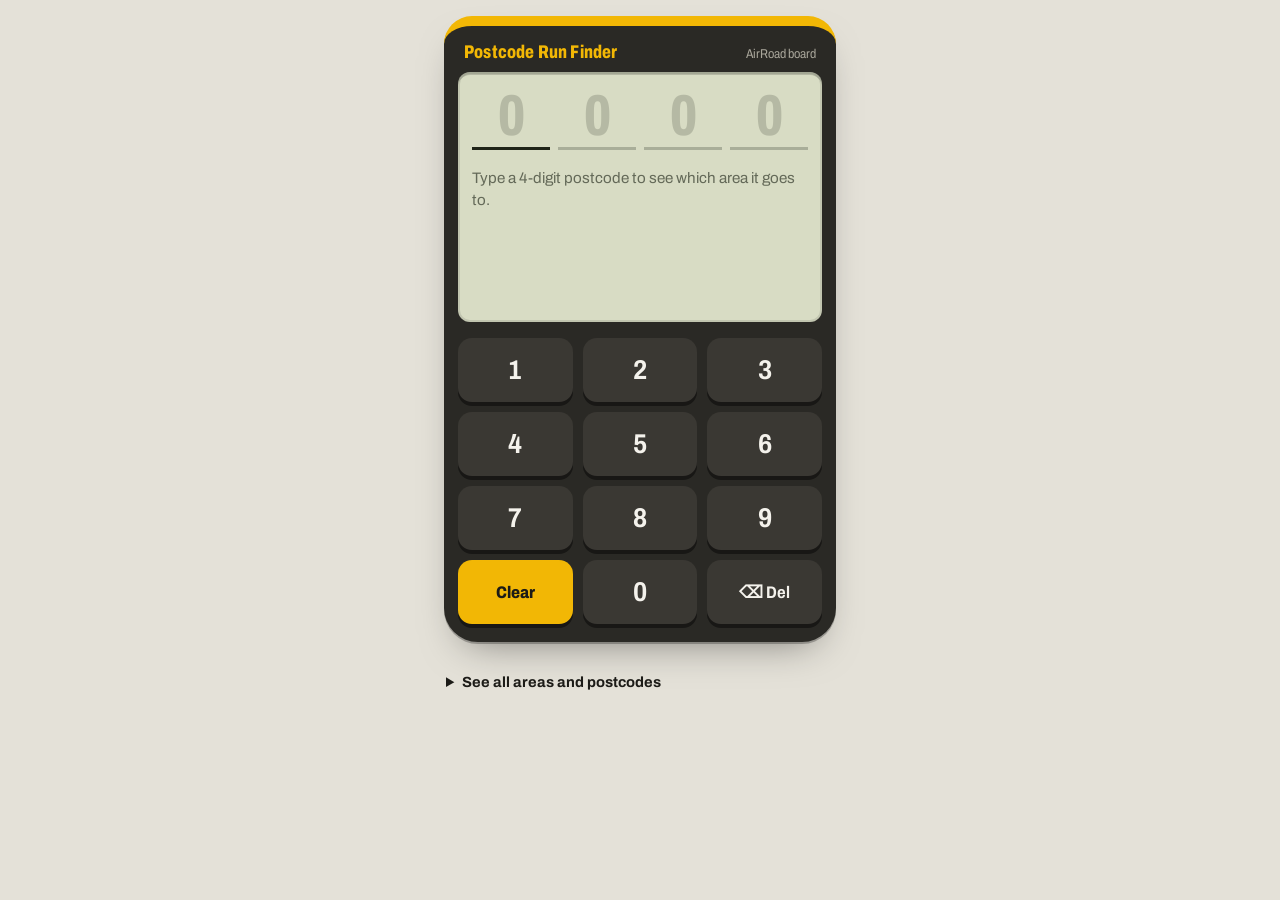
==== postcode-finder.html @ fa2fa2a0 "Add files via upload" ====
<!DOCTYPE html>
<html lang="en">
<head>
<meta charset="UTF-8">
<meta name="viewport" content="width=device-width, initial-scale=1, viewport-fit=cover">
<title>Postcode Run Finder</title>
<link rel="preconnect" href="https://fonts.googleapis.com">
<link rel="preconnect" href="https://fonts.gstatic.com" crossorigin>
<link href="https://fonts.googleapis.com/css2?family=Archivo:wdth,wght@62..125,400..900&display=swap" rel="stylesheet">
<style>
  :root {
    --yellow: #F2B705;
    --ink: #1C1B17;
    --shell: #2A2925;
    --key: #3A3833;
    --key-text: #F4F2EC;
    --screen: #D8DCC4;
    --screen-ink: #1F2418;
    --paper: #EDEAE2;
    --muted: #6B6960;
    --red: #D7261E;
    --bg: #E4E1D8;
    --page-text: #1C1B17;
    box-sizing: border-box;
    padding-top: env(safe-area-inset-top, 0px);
    padding-bottom: env(safe-area-inset-bottom, 0px);
  }
  @media (prefers-color-scheme: dark) {
    :root:not([data-theme="light"]) {
      --bg: #161613;
      --page-text: #EDEAE2;
      --shell: #24231F;
      --key: #34322D;
      --screen: #C9CDB3;
      --muted: #9A978C;
    }
  }
  :root[data-theme="dark"] {
    --bg: #161613;
    --page-text: #EDEAE2;
    --shell: #24231F;
    --key: #34322D;
    --screen: #C9CDB3;
    --muted: #9A978C;
  }
  *, *::before, *::after { box-sizing: inherit; }
  html { scroll-padding-top: env(safe-area-inset-top, 0px); }
  body {
    margin: 0;
    min-height: 100%;
    background: var(--bg);
    color: var(--page-text);
    font-family: "Archivo", "Helvetica Neue", Arial, sans-serif;
    -webkit-tap-highlight-color: transparent;
  }
  main {
    max-width: 420px;
    margin: 0 auto;
    padding: 16px 14px 24px;
  }
  .device {
    background: var(--shell);
    border-radius: 28px 28px 34px 34px;
    padding: 16px 14px 18px;
    border-top: 10px solid var(--yellow);
    box-shadow: 0 2px 0 #00000040, 0 18px 40px -20px #00000080;
  }
  .brand {
    display: flex;
    justify-content: space-between;
    align-items: baseline;
    color: var(--yellow);
    padding: 0 6px 10px;
  }
  .brand h1 {
    margin: 0;
    font-size: 1.15rem;
    font-weight: 800;
    font-stretch: 75%;
    letter-spacing: 0.01em;
  }
  .brand span { font-size: 0.8rem; color: #A9A69B; font-stretch: 85%; }

  .screen {
    background: var(--screen);
    color: var(--screen-ink);
    border-radius: 12px;
    padding: 12px 14px 14px;
    box-shadow: inset 0 3px 0 #0000002a, inset 0 0 0 2px #0000001a;
    min-height: 250px;
    display: flex;
    flex-direction: column;
  }
  .digits {
    display: grid;
    grid-template-columns: repeat(4, 1fr);
    gap: 8px;
  }
  .digit {
    font-size: clamp(2.8rem, 15vw, 3.6rem);
    font-weight: 800;
    font-stretch: 70%;
    font-variant-numeric: tabular-nums;
    text-align: center;
    line-height: 1.1;
    border-bottom: 3px solid #1F241840;
  }
  .digit.empty { color: #1F241830; }
  .digit.cursor { border-bottom-color: var(--screen-ink); }

  .result { margin-top: 12px; flex: 1; }
  .hint { font-size: 0.95rem; color: #1F2418A0; margin: 6px 0 0; line-height: 1.4; }
  .count {
    font-size: 0.85rem;
    font-weight: 700;
    margin: 0 0 6px;
    color: var(--red);
  }
  .match {
    padding: 8px 0;
    border-top: 1px solid #1F241830;
  }
  .match:first-of-type { border-top: 0; }
  .area {
    font-size: 1.7rem;
    font-weight: 900;
    font-stretch: 80%;
    line-height: 1.05;
    margin: 0;
  }
  .detail { margin: 3px 0 0; font-size: 0.9rem; line-height: 1.35; }
  .detail strong { font-weight: 700; }
  .none .area { color: var(--red); }

  .keys {
    display: grid;
    grid-template-columns: repeat(3, 1fr);
    gap: 10px;
    margin-top: 16px;
  }
  .keys button {
    appearance: none;
    border: 0;
    border-radius: 14px;
    background: var(--key);
    color: var(--key-text);
    font: inherit;
    font-size: 1.7rem;
    font-weight: 700;
    font-stretch: 85%;
    height: 64px;
    box-shadow: 0 4px 0 #00000070;
    cursor: pointer;
    touch-action: manipulation;
    transition: transform 60ms, box-shadow 60ms;
  }
  .keys button:active, .keys button.pressed {
    transform: translateY(3px);
    box-shadow: 0 1px 0 #00000070;
  }
  .keys button:focus-visible { outline: 3px solid var(--yellow); outline-offset: 2px; }
  .keys .fn { background: var(--yellow); color: var(--ink); font-size: 1.05rem; font-weight: 800; }
  .keys .del { font-size: 1.05rem; }

  details {
    margin-top: 22px;
    font-size: 0.92rem;
  }
  summary {
    cursor: pointer;
    font-weight: 700;
    padding: 10px 2px;
  }
  summary:focus-visible { outline: 3px solid var(--yellow); outline-offset: 2px; }
  .list { margin: 4px 0 0; padding: 0; list-style: none; }
  .list li { padding: 8px 2px; border-top: 1px solid color-mix(in srgb, var(--page-text) 18%, transparent); line-height: 1.4; }
  .list b { display: block; font-stretch: 85%; }
  .list span { color: var(--muted); }

  @media (prefers-reduced-motion: reduce) {
    .keys button { transition: none; }
  }
</style>
</head>
<body>
<main>
  <div class="device">
    <div class="brand">
      <h1>Postcode Run Finder</h1>
      <span>AirRoad board</span>
    </div>

    <div class="screen" aria-live="polite">
      <div class="digits" id="digits" aria-label="Postcode entered"></div>
      <div class="result" id="result"></div>
    </div>

    <div class="keys" id="keys">
      <button data-k="1">1</button><button data-k="2">2</button><button data-k="3">3</button>
      <button data-k="4">4</button><button data-k="5">5</button><button data-k="6">6</button>
      <button data-k="7">7</button><button data-k="8">8</button><button data-k="9">9</button>
      <button data-k="C" class="fn" aria-label="Clear">Clear</button>
      <button data-k="0">0</button>
      <button data-k="D" class="del" aria-label="Delete last digit">⌫ Del</button>
    </div>
  </div>

  <details>
    <summary>See all areas and postcodes</summary>
    <ul class="list" id="list"></ul>
  </details>
</main>

<script>
// [from, to, note]
const AREAS = [
  ["Locals", [[2000,2249],[2555,2570],[2745,2770],[2775,2775,"Wisemans Ferry"]]],
  ["Gosford", [[2250,2263]]],
  ["Newcastle", [[2264,2320],[2322,2327],[2334,2335],[2415,2415,"Shroud Road only"],[2420,2420],[2421,2421],[2425,2425]]],
  ["Newcastle Valley", [[2321,2321],[2328,2330],[2333,2333],[2336,2337],[2324,2324,"Hawks Nest and Tea Gardens only"]]],
  ["Tamworth", [[2338,2415]]],
  ["Taree / Port Mac", [[2312,2312,"Nabiac only"],[2422,2440],[2441,2441,"Yarrahapinni only"],[2443,2446]]],
  ["Coffs Harbour", [[2441,2441,"Except Yarrahapinni"],[2447,2456]]],
  ["Grafton", [[2460,2468]]],
  ["Ballina and Lismore", [[2469,2480]]],
  ["W'Gong", [[2500,2535],[2540,2541],[2571,2578],[2560,2560,"Appin only"]]],
  ["Near South Coast", [[2536,2536],[2538,2539]]],
  ["Far South Coast", [[2545,2551],[2537,2537]]],
  ["Canberra", [[2579,2583],[2600,2622],[2624,2626],[2627,2633],[2900,2913]]],
  ["Blue Mountains", [[2773,2786]]],
  ["Albury", [[2640,2644],[2646,2647],[3690,3690,"Barnawartha, Wodonga"],[3694,3694,"Bandiana"]]],
  ["Wagga Wagga", [[2584,2594],[2645,2645],[2649,2649],[2650,2709],[2711,2711],[2720,2730]]],
  ["Bathurst", [[2787,2787],[2790,2790],[2795,2796]]],
  ["Orange", [[2791,2794],[2797,2810],[2865,2866],[2870,2871],[2875,2875],[2877,2877]]],
  ["Dubbo", [[2820,2840],[2843,2844],[2868,2869],[2873,2876]]],
  ["Mudgee", [[2845,2850],[2852,2852]]],
  ["NSW & NT via SA", [[2880,2880,"Broken Hill"],[870,870,"Alice Springs"],[872,872,"Ayers Rock"],[861,861,"Tennant Creek"],[2836,2836,"Wilcannia, White Cliffs"],[2878,2878,"Ivanhoe"],[2879,2879,"Menindee"]]],
  ["NSW via QLD", [[2481,2490]]],
  ["NSW via VIC", [[2648,2648],[2710,2710],[2712,2717],[2731,2739]]],
];

const pad = n => String(n).padStart(4, "0");
const fmt = ([a,b,note]) => (a === b ? pad(a) : pad(a) + "–" + pad(b)) + (note ? " " + note : "");

function lookup(code) {
  const n = parseInt(code, 10);
  const hits = [];
  for (const [name, ranges] of AREAS) {
    const matched = ranges.filter(([a,b]) => n >= a && n <= b);
    if (matched.length) hits.push({ name, matched });
  }
  return hits;
}

let code = "";
const digitsEl = document.getElementById("digits");
const resultEl = document.getElementById("result");

function esc(s) { return s.replace(/[&<>"']/g, c => ({"&":"&amp;","<":"&lt;",">":"&gt;",'"':"&quot;","'":"&#39;"}[c])); }

function render() {
  digitsEl.innerHTML = [0,1,2,3].map(i => {
    const ch = code[i];
    const cls = ch ? "digit" : "digit empty" + (i === code.length ? " cursor" : "");
    return `<div class="${cls}">${ch ?? "0"}</div>`;
  }).join("");

  if (code.length < 4) {
    resultEl.innerHTML = `<p class="hint">${code.length === 0
      ? "Type a 4-digit postcode to see which area it goes to."
      : (4 - code.length) + " more digit" + (code.length === 3 ? "" : "s") + " to go."}</p>`;
    return;
  }

  const hits = lookup(code);
  if (!hits.length) {
    resultEl.innerHTML = `<div class="match none"><p class="area">Not on the board</p>
      <p class="detail">${code} isn't listed. Check the postcode or ask the supervisor.</p></div>`;
    return;
  }
  const head = hits.length > 1 ? `<p class="count">Listed in ${hits.length} areas — check the suburb</p>` : "";
  resultEl.innerHTML = head + hits.map(h => `
    <div class="match">
      <p class="area">${esc(h.name)}</p>
      <p class="detail">${h.matched.map(r => esc(fmt(r))).join("<br>")}</p>
    </div>`).join("");
}

function press(k) {
  if (k === "C") code = "";
  else if (k === "D") code = code.slice(0, -1);
  else if (/^\d$/.test(k)) code = code.length >= 4 ? k : code + k;
  render();
}

document.getElementById("keys").addEventListener("click", e => {
  const b = e.target.closest("button");
  if (b) press(b.dataset.k);
});

document.addEventListener("keydown", e => {
  let k = null;
  if (/^\d$/.test(e.key)) k = e.key;
  else if (e.key === "Backspace") k = "D";
  else if (e.key === "Escape" || e.key === "Delete") k = "C";
  if (!k) return;
  e.preventDefault();
  press(k);
  const btn = document.querySelector(`[data-k="${k}"]`);
  if (btn) { btn.classList.add("pressed"); setTimeout(() => btn.classList.remove("pressed"), 90); }
});

document.getElementById("list").innerHTML = AREAS.map(([name, ranges]) =>
  `<li><b>${esc(name)}</b><span>${ranges.map(r => esc(fmt(r))).join(", ")}</span></li>`).join("");

render();
</script>
</body>
</html>
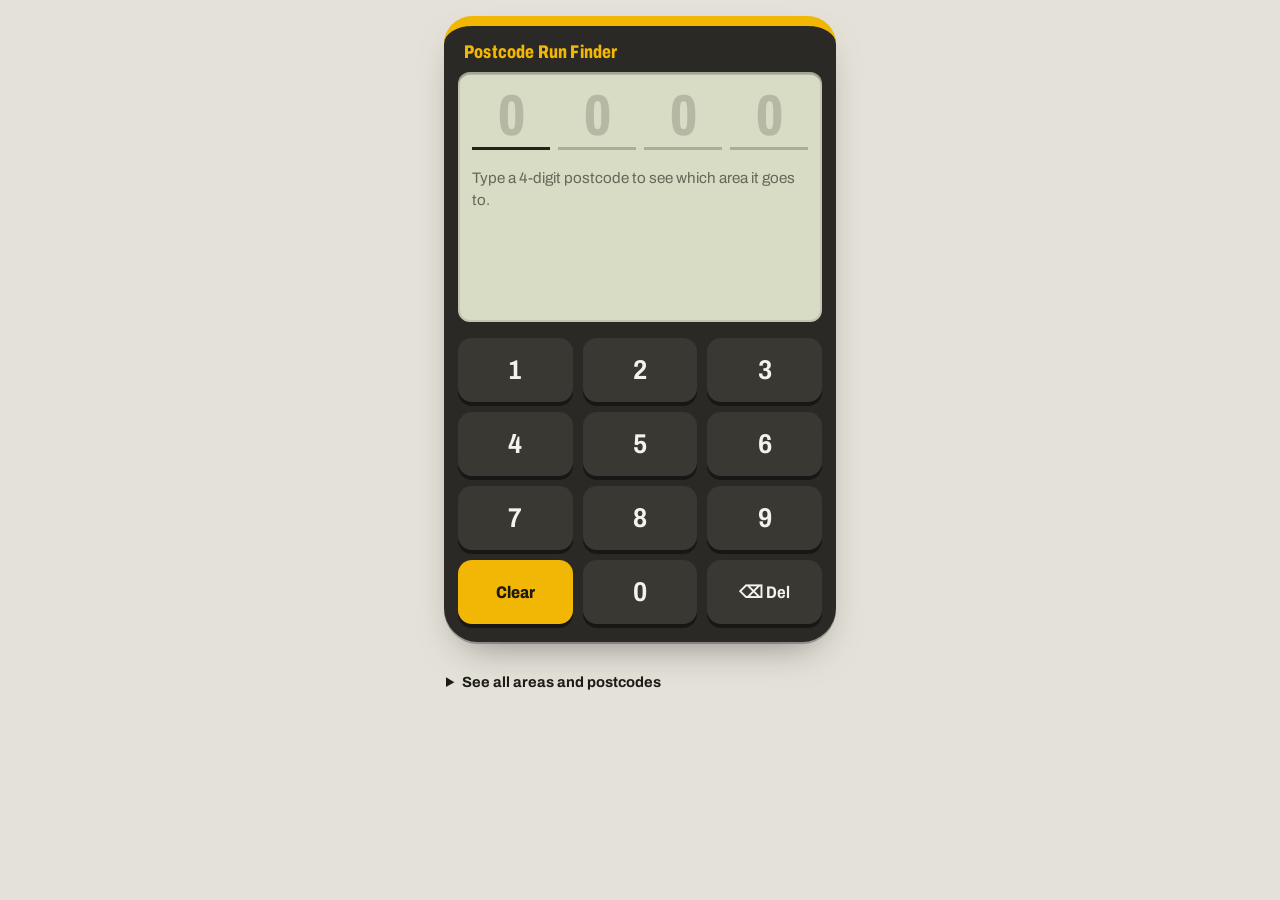
==== commit 9277ac5f: "updated projects" ====
--- a/postcode-finder.html
+++ b/postcode-finder.html
@@ -187,7 +187,6 @@
   <div class="device">
     <div class="brand">
       <h1>Postcode Run Finder</h1>
-      <span>AirRoad board</span>
     </div>
 
     <div class="screen" aria-live="polite">
